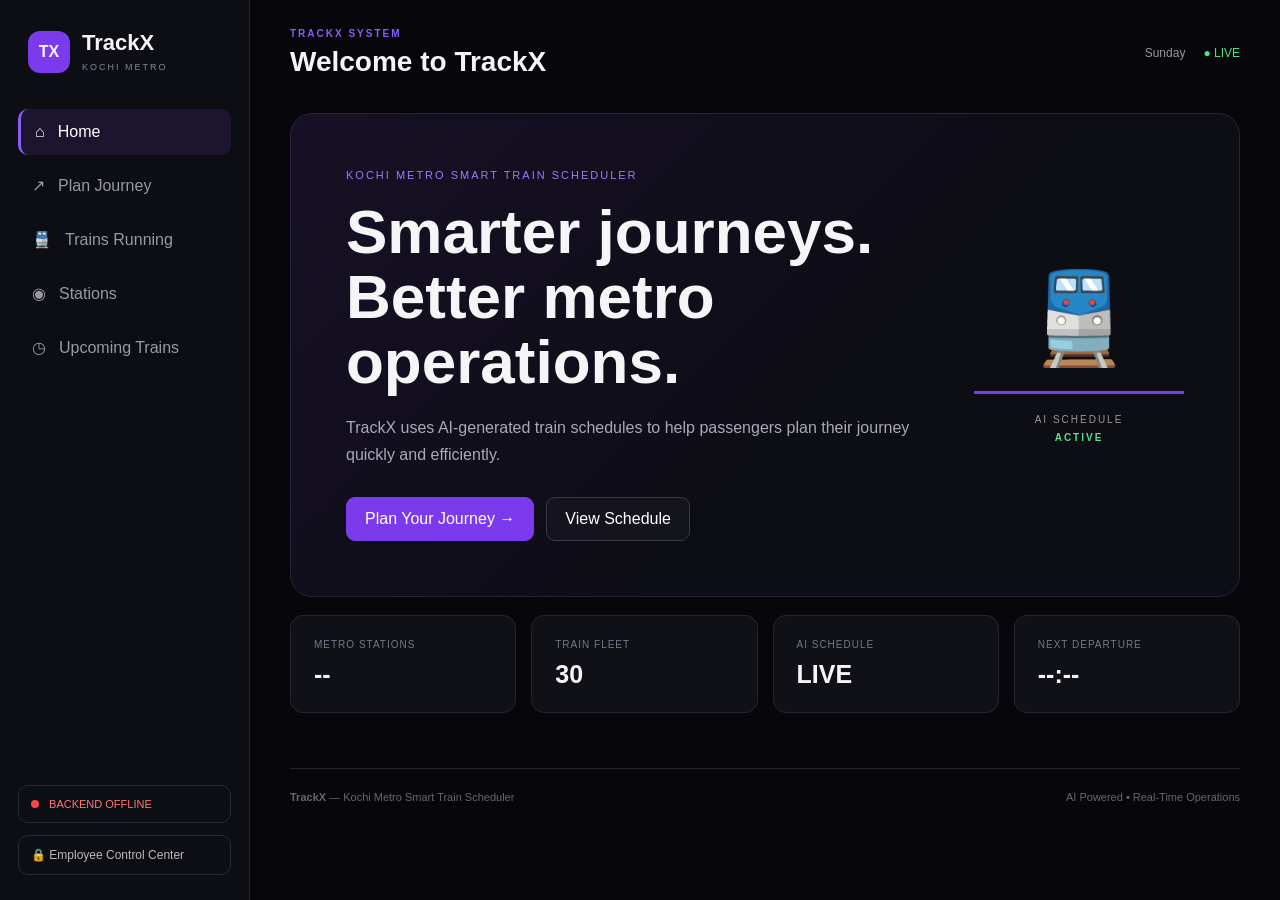
==== docs/index.html @ d1e937a7 "Add GitHub Pages website" ====
<!DOCTYPE html>
<html lang="en">

<head>
    <meta charset="UTF-8">
    <meta name="viewport" content="width=device-width, initial-scale=1.0">

    <title>TrackX — Kochi Metro Smart Scheduler</title>

    <link rel="stylesheet" href="style.css">
</head>

<body>

    <div class="app">

        <!-- SIDEBAR -->
        <aside class="sidebar">

            <div class="logo">
                <div class="logo-mark">TX</div>

                <div>
                    <h2>TrackX</h2>
                    <span>KOCHI METRO</span>
                </div>
            </div>

            <nav>

                <button class="nav-item active"
                        onclick="showSection('home')">
                    <span>⌂</span>
                    Home
                </button>

                <button class="nav-item"
                        onclick="showSection('journey')">
                    <span>↗</span>
                    Plan Journey
                </button>

                <button class="nav-item"
                        onclick="showSection('running')">
                    <span>🚆</span>
                    Trains Running
                </button>

                <button class="nav-item"
                        onclick="showSection('stations')">
                    <span>◉</span>
                    Stations
                </button>

                <button class="nav-item"
                        onclick="showSection('upcoming')">
                    <span>◷</span>
                    Upcoming Trains
                </button>

            </nav>

            <div class="sidebar-bottom">

                <div id="backendStatus"
                     class="backend-status checking">
                    <span class="status-dot"></span>
                    Checking backend...
                </div>

                <a href="employee/index.html"
                   class="employee-link">
                    🔒 Employee Control Center
                </a>

            </div>

        </aside>


        <!-- MAIN -->
        <main class="main">

            <header class="topbar">

                <div>
                    <div class="small-label">TRACKX SYSTEM</div>
                    <h1 id="pageTitle">Welcome to TrackX</h1>
                </div>

                <div class="top-info">
                    <span id="currentDay">Loading...</span>
                    <span>● LIVE</span>
                </div>

            </header>


            <!-- HOME -->
            <section id="home"
                     class="page-section active-section">

                <div class="hero">

                    <div class="hero-content">

                        <div class="eyebrow">
                            KOCHI METRO SMART TRAIN SCHEDULER
                        </div>

                        <h2>
                            Smarter journeys.
                            <br>
                            Better metro operations.
                        </h2>

                        <p>
                            TrackX uses AI-generated train schedules
                            to help passengers plan their journey
                            quickly and efficiently.
                        </p>

                        <div class="hero-buttons">

                            <button onclick="showSection('journey')"
                                    class="primary-btn">
                                Plan Your Journey →
                            </button>

                            <button onclick="showSection('upcoming')"
                                    class="secondary-btn">
                                View Schedule
                            </button>

                        </div>

                    </div>

                    <div class="hero-train">
                        <div class="train-icon">🚆</div>
                        <div class="train-line"></div>
                        <div class="hero-live">
                            AI SCHEDULE
                            <strong>ACTIVE</strong>
                        </div>
                    </div>

                </div>


                <div class="stats-grid">

                    <div class="stat-card">
                        <span>METRO STATIONS</span>
                        <strong id="stationCount">--</strong>
                    </div>

                    <div class="stat-card">
                        <span>TRAIN FLEET</span>
                        <strong id="fleetCount">30</strong>
                    </div>

                    <div class="stat-card">
                        <span>AI SCHEDULE</span>
                        <strong>LIVE</strong>
                    </div>

                    <div class="stat-card">
                        <span>NEXT DEPARTURE</span>
                        <strong id="nextDeparture">--:--</strong>
                    </div>

                </div>

            </section>


            <!-- JOURNEY -->
            <section id="journey"
                     class="page-section">

                <div class="section-heading">
                    <div>
                        <div class="small-label">PASSENGER SERVICE</div>
                        <h2>Plan Your Journey</h2>
                    </div>
                </div>

                <div class="journey-card">

                    <div class="field">

                        <label>FROM</label>

                        <select id="fromStation">
                            <option>
                                Loading stations...
                            </option>
                        </select>

                    </div>

                    <button class="swap-btn"
                            onclick="swapStations()">
                        ⇅
                    </button>

                    <div class="field">

                        <label>TO</label>

                        <select id="toStation">
                            <option>
                                Loading stations...
                            </option>
                        </select>

                    </div>

                    <div class="field">

                        <label>DAY</label>

                        <select id="journeyDay">
                            <option>Monday</option>
                            <option>Tuesday</option>
                            <option>Wednesday</option>
                            <option>Thursday</option>
                            <option>Friday</option>
                            <option>Saturday</option>
                            <option>Sunday</option>
                        </select>

                    </div>

                    <div class="field">

                        <label>TIME</label>

                        <input type="time"
                               id="journeyTime"
                               value="06:00">

                    </div>

                    <button class="primary-btn search-btn"
                            onclick="findTrains()">
                        Find Trains →
                    </button>

                </div>

                <div id="journeyMessage"
                     class="message">
                </div>

                <div id="trainResults"
                     class="results">
                </div>

            </section>


            <!-- RUNNING -->
            <section id="running"
                     class="page-section">

                <div class="section-heading">

                    <div>
                        <div class="small-label">LIVE OPERATIONS</div>
                        <h2>Trains Running</h2>
                    </div>

                    <button class="secondary-btn"
                            onclick="loadRunningTrains()">
                        ↻ Refresh
                    </button>

                </div>

                <div class="count-banner">
                    <span>Currently scheduled</span>
                    <strong id="runningCount">--</strong>
                </div>

                <div id="runningGrid"
                     class="train-grid">
                </div>

            </section>


            <!-- STATIONS -->
            <section id="stations"
                     class="page-section">

                <div class="section-heading">

                    <div>
                        <div class="small-label">KOCHI METRO NETWORK</div>
                        <h2>Metro Stations</h2>
                    </div>

                    <button class="secondary-btn"
                            onclick="loadStations()">
                        ↻ Refresh
                    </button>

                </div>

                <div class="station-summary">
                    <strong id="stationCount">--</strong>
                    <span>Stations connected to TrackX</span>
                </div>

                <div id="stationGrid"
                     class="station-grid">
                </div>

            </section>


            <!-- UPCOMING -->
            <section id="upcoming"
                     class="page-section">

                <div class="section-heading">

                    <div>
                        <div class="small-label">AI GENERATED TIMETABLE</div>
                        <h2>Upcoming Trains</h2>
                    </div>

                    <div class="day-selector">

                        <select id="scheduleDay"
                                onchange="loadUpcomingTrains()">

                            <option>Monday</option>
                            <option>Tuesday</option>
                            <option>Wednesday</option>
                            <option>Thursday</option>
                            <option>Friday</option>
                            <option>Saturday</option>
                            <option>Sunday</option>

                        </select>

                    </div>

                </div>

                <div id="upcomingList"
                     class="schedule-list">

                    <div class="loading">
                        Loading schedule...
                    </div>

                </div>

            </section>


            <footer>

                <div>
                    <strong>TrackX</strong>
                    — Kochi Metro Smart Train Scheduler
                </div>

                <div>
                    AI Powered • Real-Time Operations
                </div>

            </footer>

        </main>

    </div>

    <script src="script.js"></script>

</body>
</html>
---- docs/style.css ----
* {
    box-sizing: border-box;
    margin: 0;
    padding: 0;
}

body {
    font-family: Arial, Helvetica, sans-serif;
    background: #07070b;
    color: #f5f5f7;
}

button,
select,
input {
    font: inherit;
}

button {
    cursor: pointer;
}

.app {
    min-height: 100vh;
    display: flex;
}

/* SIDEBAR */

.sidebar {
    width: 250px;
    min-height: 100vh;
    background: #0d0d14;
    border-right: 1px solid #242432;
    padding: 25px 18px;
    display: flex;
    flex-direction: column;
    position: fixed;
    left: 0;
    top: 0;
    bottom: 0;
}

.logo {
    display: flex;
    align-items: center;
    gap: 12px;
    padding: 5px 10px 35px;
}

.logo-mark {
    width: 42px;
    height: 42px;
    border-radius: 12px;
    display: grid;
    place-items: center;
    background: #7c3aed;
    font-weight: 800;
}

.logo h2 {
    font-size: 22px;
}

.logo span {
    font-size: 9px;
    color: #888899;
    letter-spacing: 2px;
}

nav {
    display: flex;
    flex-direction: column;
    gap: 7px;
}

.nav-item {
    border: 0;
    background: transparent;
    color: #9999a9;
    padding: 14px;
    border-radius: 10px;
    text-align: left;
    display: flex;
    gap: 13px;
    align-items: center;
}

.nav-item:hover,
.nav-item.active {
    background: #1d1530;
    color: white;
}

.nav-item.active {
    border-left: 3px solid #8b5cf6;
}

.sidebar-bottom {
    margin-top: auto;
}

.backend-status {
    padding: 12px;
    border-radius: 10px;
    font-size: 11px;
    margin-bottom: 12px;
    border: 1px solid #272735;
}

.status-dot {
    display: inline-block;
    width: 8px;
    height: 8px;
    border-radius: 50%;
    margin-right: 7px;
    background: #777;
}

.backend-status.online {
    color: #7ff0aa;
}

.backend-status.online .status-dot {
    background: #32d583;
}

.backend-status.offline {
    color: #ff7777;
}

.backend-status.offline .status-dot {
    background: #ff4444;
}

.employee-link {
    display: block;
    text-decoration: none;
    color: #bbb;
    border: 1px solid #292938;
    padding: 12px;
    border-radius: 10px;
    font-size: 12px;
}

.employee-link:hover {
    color: white;
    border-color: #7c3aed;
}

/* MAIN */

.main {
    margin-left: 250px;
    width: calc(100% - 250px);
    padding: 28px 40px;
    min-height: 100vh;
}

.topbar {
    display: flex;
    justify-content: space-between;
    align-items: center;
    margin-bottom: 35px;
}

.small-label {
    color: #8b5cf6;
    font-size: 10px;
    font-weight: bold;
    letter-spacing: 2px;
    margin-bottom: 7px;
}

.topbar h1 {
    font-size: 28px;
}

.top-info {
    display: flex;
    gap: 18px;
    color: #999;
    font-size: 12px;
}

.top-info span:last-child {
    color: #52e08b;
}

/* SECTIONS */

.page-section {
    display: none;
}

.active-section {
    display: block;
}

/* HERO */

.hero {
    min-height: 400px;
    background: linear-gradient(
        135deg,
        #171026,
        #0d0d14 60%
    );
    border: 1px solid #29223d;
    border-radius: 22px;
    padding: 55px;
    display: flex;
    align-items: center;
    justify-content: space-between;
}

.eyebrow {
    color: #9b7bff;
    font-size: 11px;
    letter-spacing: 2px;
    margin-bottom: 18px;
}

.hero h2 {
    font-size: clamp(34px, 5vw, 62px);
    line-height: 1.05;
    margin-bottom: 20px;
}

.hero p {
    max-width: 600px;
    color: #aaa9b8;
    line-height: 1.7;
}

.hero-buttons {
    display: flex;
    gap: 12px;
    margin-top: 28px;
}

.primary-btn,
.secondary-btn {
    border-radius: 9px;
    padding: 12px 18px;
    border: 1px solid #38384a;
    color: white;
}

.primary-btn {
    background: #7c3aed;
    border-color: #7c3aed;
}

.primary-btn:hover {
    background: #8b5cf6;
}

.secondary-btn {
    background: #14141d;
}

.secondary-btn:hover {
    border-color: #7c3aed;
}

.hero-train {
    text-align: center;
    min-width: 210px;
}

.train-icon {
    font-size: 90px;
}

.train-line {
    height: 3px;
    background: #7c3aed;
    margin: 20px 0;
}

.hero-live {
    font-size: 10px;
    color: #999;
    letter-spacing: 2px;
}

.hero-live strong {
    display: block;
    color: #54e38c;
    margin-top: 7px;
}

/* STATS */

.stats-grid {
    display: grid;
    grid-template-columns: repeat(4, 1fr);
    gap: 15px;
    margin-top: 18px;
}

.stat-card {
    background: #101017;
    border: 1px solid #252532;
    padding: 23px;
    border-radius: 13px;
}

.stat-card span {
    display: block;
    color: #777789;
    font-size: 10px;
    letter-spacing: 1px;
    margin-bottom: 10px;
}

.stat-card strong {
    font-size: 25px;
}

/* HEADINGS */

.section-heading {
    display: flex;
    justify-content: space-between;
    align-items: center;
    margin-bottom: 22px;
}

.section-heading h2 {
    font-size: 32px;
}

/* JOURNEY */

.journey-card {
    background: #101017;
    border: 1px solid #282836;
    padding: 25px;
    border-radius: 15px;
    display: grid;
    grid-template-columns: 1fr 45px 1fr 150px 150px auto;
    gap: 12px;
    align-items: end;
}

.field label {
    display: block;
    color: #777789;
    font-size: 10px;
    margin-bottom: 8px;
}

.field select,
.field input,
.day-selector select {
    width: 100%;
    background: #171720;
    color: white;
    border: 1px solid #30303d;
    border-radius: 8px;
    padding: 12px;
    outline: none;
}

.field select:focus,
.field input:focus {
    border-color: #7c3aed;
}

.swap-btn {
    width: 42px;
    height: 42px;
    border: 1px solid #363644;
    background: #171720;
    color: white;
    border-radius: 8px;
}

.search-btn {
    height: 43px;
}

.message {
    min-height: 25px;
    margin: 15px 0;
    font-size: 13px;
}

.message.success {
    color: #55dd8b;
}

.message.error {
    color: #ff6f6f;
}

.results {
    display: flex;
    flex-direction: column;
    gap: 10px;
}

.train-result {
    background: #111119;
    border: 1px solid #292936;
    border-radius: 12px;
    padding: 18px;
    display: grid;
    grid-template-columns: 100px 1fr 150px 100px;
    align-items: center;
    gap: 15px;
}

.result-time {
    font-size: 23px;
    font-weight: bold;
}

.train-name {
    font-weight: bold;
}

.route {
    color: #858594;
    font-size: 12px;
    margin-top: 5px;
}

.active-badge {
    background: #163c29;
    color: #55e38d;
    border-radius: 20px;
    padding: 6px 10px;
    font-size: 9px;
}

/* COUNT */

.count-banner,
.station-summary {
    background: #111119;
    border: 1px solid #292936;
    padding: 18px;
    border-radius: 12px;
    margin-bottom: 18px;
}

.count-banner {
    display: flex;
    justify-content: space-between;
}

.count-banner strong {
    color: #9b7bff;
}

/* TRAIN GRID */

.train-grid {
    display: grid;
    grid-template-columns: repeat(3, 1fr);
    gap: 15px;
}

.train-card {
    background: #111119;
    border: 1px solid #292936;
    border-radius: 13px;
    padding: 20px;
}

.train-card-top {
    display: flex;
    justify-content: space-between;
}

.train-card h3 {
    font-size: 17px;
}

.train-badge {
    font-size: 9px;
    color: #55df8c;
    background: #153424;
    padding: 6px 9px;
    border-radius: 20px;
}

.train-route {
    color: #9999a8;
    margin: 22px 0;
    font-size: 13px;
}

.train-departure {
    border-top: 1px solid #282833;
    padding-top: 15px;
    display: flex;
    justify-content: space-between;
    align-items: center;
}

.train-departure span {
    color: #777;
    font-size: 9px;
}

.train-departure strong {
    font-size: 20px;
}

/* STATIONS */

.station-grid {
    display: grid;
    grid-template-columns: repeat(4, 1fr);
    gap: 12px;
}

.station-card {
    background: #111119;
    border: 1px solid #292936;
    border-radius: 12px;
    padding: 18px;
}

.station-number {
    color: #7d5de7;
    font-size: 9px;
    letter-spacing: 1px;
    margin-bottom: 13px;
}

/* SCHEDULE */

.schedule-list {
    border: 1px solid #292936;
    border-radius: 13px;
    overflow: hidden;
}

.schedule-row {
    display: grid;
    grid-template-columns: 100px 120px 1fr 1fr 100px;
    padding: 15px 18px;
    border-bottom: 1px solid #242430;
    background: #111119;
    align-items: center;
}

.schedule-row:last-child {
    border-bottom: 0;
}

.schedule-time {
    color: #a685ff;
    font-weight: bold;
}

.schedule-train {
    font-weight: bold;
}

.schedule-route {
    color: #9999a8;
    font-size: 12px;
}

.schedule-status {
    color: #54dd8b;
    font-size: 9px;
}

/* STATES */

.loading,
.empty-state {
    padding: 45px;
    text-align: center;
    color: #888897;
    background: #111119;
    border: 1px solid #292936;
    border-radius: 12px;
}

.empty-state h3 {
    color: white;
    margin: 10px 0;
}

.empty-state p {
    font-size: 12px;
}

/* FOOTER */

footer {
    margin-top: 55px;
    padding: 22px 0;
    border-top: 1px solid #252532;
    color: #666674;
    font-size: 11px;
    display: flex;
    justify-content: space-between;
}

/* MOBILE */

@media (max-width: 1100px) {

    .journey-card {
        grid-template-columns: 1fr 1fr;
    }

    .swap-btn {
        display: none;
    }

    .train-grid {
        grid-template-columns: repeat(2, 1fr);
    }

    .station-grid {
        grid-template-columns: repeat(3, 1fr);
    }

}

@media (max-width: 750px) {

    .sidebar {
        width: 100%;
        height: auto;
        min-height: auto;
        position: relative;
    }

    .app {
        display: block;
    }

    .main {
        margin-left: 0;
        width: 100%;
        padding: 20px;
    }

    .sidebar-bottom {
        margin-top: 20px;
    }

    .stats-grid,
    .train-grid,
    .station-grid {
        grid-template-columns: 1fr;
    }

    .hero {
        padding: 30px;
    }

    .hero-train {
        display: none;
    }

    .train-result,
    .schedule-row {
        grid-template-columns: 1fr;
        gap: 8px;
    }

    footer {
        flex-direction: column;
        gap: 10px;
    }

}
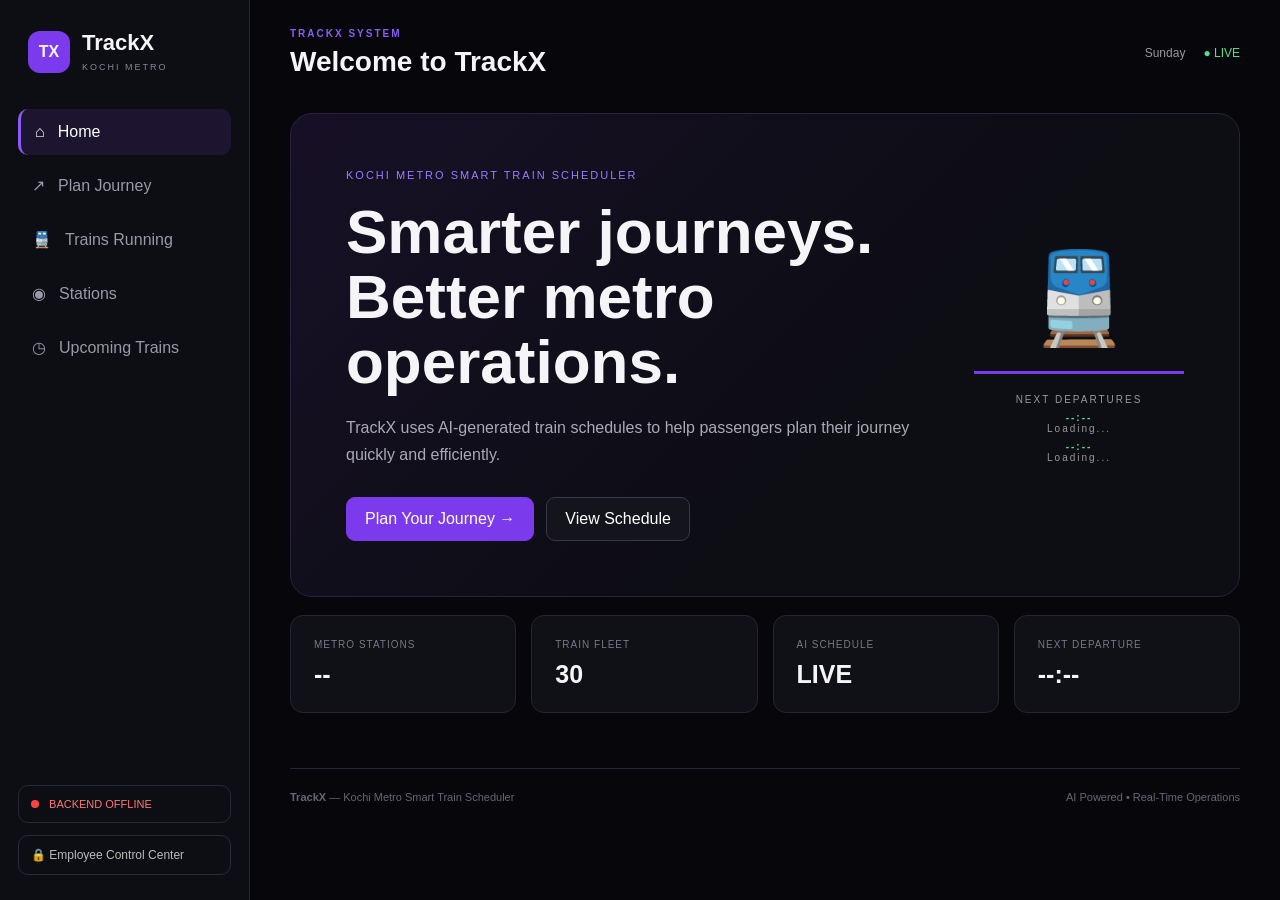
==== commit 287c0738: "Update home page with next two departures" ====
--- a/docs/index.html
+++ b/docs/index.html
@@ -140,9 +140,18 @@
                         <div class="train-icon">🚆</div>
                         <div class="train-line"></div>
                         <div class="hero-live">
-                            AI SCHEDULE
-                            <strong>ACTIVE</strong>
-                        </div>
+    NEXT DEPARTURES
+
+    <div class="hero-departure">
+        <strong id="heroDeparture1">--:--</strong>
+        <span id="heroRoute1">Loading...</span>
+    </div>
+
+    <div class="hero-departure">
+        <strong id="heroDeparture2">--:--</strong>
+        <span id="heroRoute2">Loading...</span>
+    </div>
+</div>
                     </div>
 
                 </div>
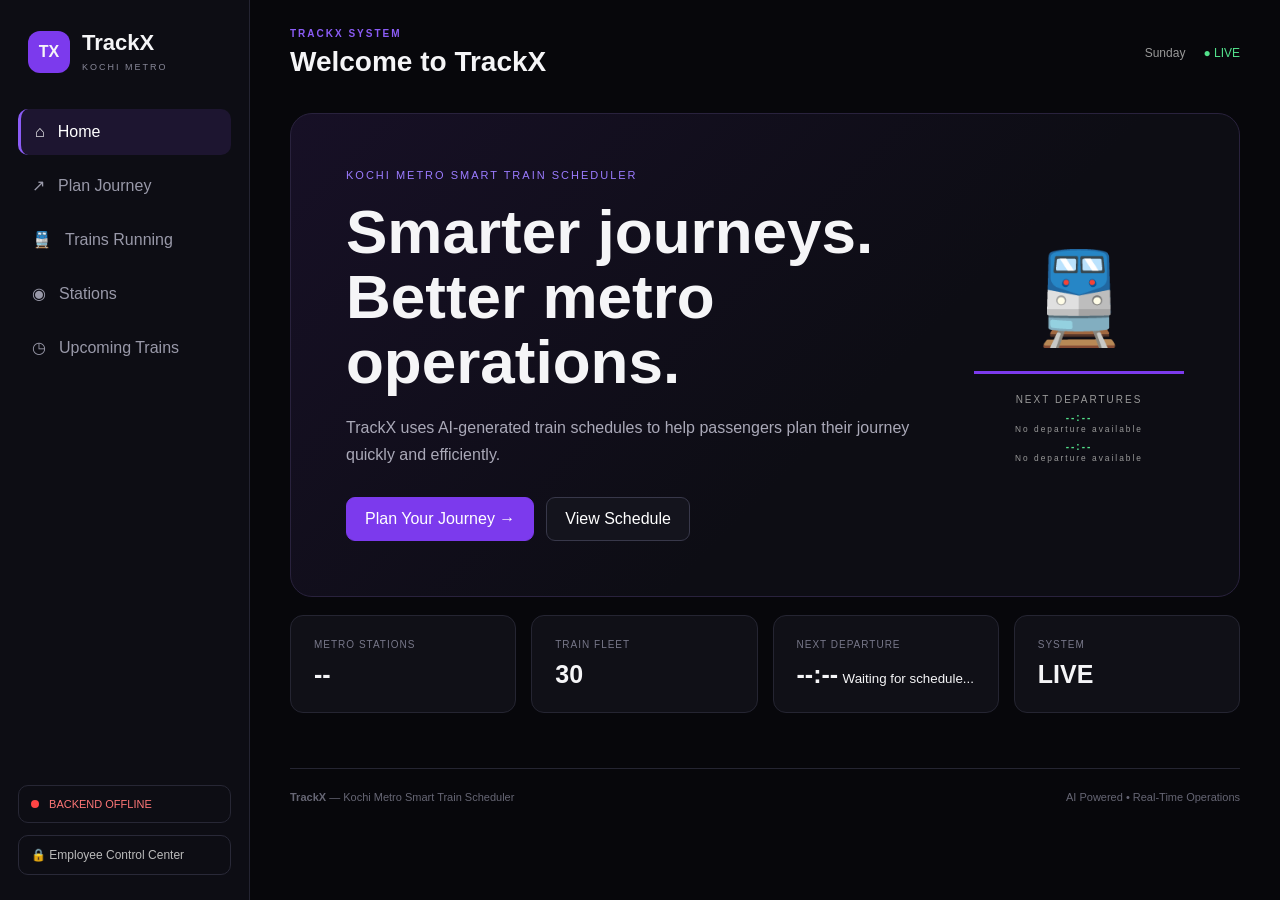
==== commit 313cb81b: "Update TrackX next departures" ====
--- a/docs/index.html
+++ b/docs/index.html
@@ -12,384 +12,570 @@
 
 <body>
 
-    <div class="app">
-
-        <!-- SIDEBAR -->
-        <aside class="sidebar">
-
-            <div class="logo">
-                <div class="logo-mark">TX</div>
+<div class="app">
+
+    <!-- SIDEBAR -->
+    <aside class="sidebar">
+
+        <div class="logo">
+
+            <div class="logo-mark">
+                TX
+            </div>
+
+            <div>
+                <h2>TrackX</h2>
+                <span>KOCHI METRO</span>
+            </div>
+
+        </div>
+
+
+        <nav>
+
+            <button class="nav-item active"
+                    onclick="showSection('home')">
+                <span>⌂</span>
+                Home
+            </button>
+
+            <button class="nav-item"
+                    onclick="showSection('journey')">
+                <span>↗</span>
+                Plan Journey
+            </button>
+
+            <button class="nav-item"
+                    onclick="showSection('running')">
+                <span>🚆</span>
+                Trains Running
+            </button>
+
+            <button class="nav-item"
+                    onclick="showSection('stations')">
+                <span>◉</span>
+                Stations
+            </button>
+
+            <button class="nav-item"
+                    onclick="showSection('upcoming')">
+                <span>◷</span>
+                Upcoming Trains
+            </button>
+
+        </nav>
+
+
+        <div class="sidebar-bottom">
+
+            <div id="backendStatus"
+                 class="backend-status checking">
+
+                <span class="status-dot"></span>
+
+                Checking backend...
+
+            </div>
+
+
+            <a href="employee/index.html"
+               class="employee-link">
+
+                🔒 Employee Control Center
+
+            </a>
+
+        </div>
+
+    </aside>
+
+
+    <!-- MAIN -->
+    <main class="main">
+
+        <header class="topbar">
+
+            <div>
+
+                <div class="small-label">
+                    TRACKX SYSTEM
+                </div>
+
+                <h1 id="pageTitle">
+                    Welcome to TrackX
+                </h1>
+
+            </div>
+
+
+            <div class="top-info">
+
+                <span id="currentDay">
+                    Loading...
+                </span>
+
+                <span>
+                    ● LIVE
+                </span>
+
+            </div>
+
+        </header>
+
+
+        <!-- HOME -->
+        <section id="home"
+                 class="page-section active-section">
+
+            <div class="hero">
+
+                <div class="hero-content">
+
+                    <div class="eyebrow">
+                        KOCHI METRO SMART TRAIN SCHEDULER
+                    </div>
+
+                    <h2>
+                        Smarter journeys.
+                        <br>
+                        Better metro operations.
+                    </h2>
+
+                    <p>
+                        TrackX uses AI-generated train schedules
+                        to help passengers plan their journey
+                        quickly and efficiently.
+                    </p>
+
+
+                    <div class="hero-buttons">
+
+                        <button onclick="showSection('journey')"
+                                class="primary-btn">
+
+                            Plan Your Journey →
+
+                        </button>
+
+
+                        <button onclick="showSection('upcoming')"
+                                class="secondary-btn">
+
+                            View Schedule
+
+                        </button>
+
+                    </div>
+
+                </div>
+
+
+                <div class="hero-train">
+
+                    <div class="train-icon">
+                        🚆
+                    </div>
+
+                    <div class="train-line"></div>
+
+
+                    <!-- NEXT TWO DEPARTURES -->
+
+                    <div class="hero-live">
+
+                        <span>
+                            NEXT DEPARTURES
+                        </span>
+
+                        <div class="hero-departure">
+
+                            <strong id="heroDeparture1">
+                                --:--
+                            </strong>
+
+                            <small id="heroRoute1">
+                                Waiting for schedule...
+                            </small>
+
+                        </div>
+
+
+                        <div class="hero-departure">
+
+                            <strong id="heroDeparture2">
+                                --:--
+                            </strong>
+
+                            <small id="heroRoute2">
+                                Waiting for schedule...
+                            </small>
+
+                        </div>
+
+                    </div>
+
+                </div>
+
+            </div>
+
+
+            <div class="stats-grid">
+
+                <div class="stat-card">
+
+                    <span>
+                        METRO STATIONS
+                    </span>
+
+                    <strong id="stationCount">
+                        --
+                    </strong>
+
+                </div>
+
+
+                <div class="stat-card">
+
+                    <span>
+                        TRAIN FLEET
+                    </span>
+
+                    <strong id="fleetCount">
+                        30
+                    </strong>
+
+                </div>
+
+
+                <div class="stat-card">
+
+                    <span>
+                        NEXT DEPARTURE
+                    </span>
+
+                    <strong id="nextDeparture">
+                        --:--
+                    </strong>
+
+                    <small id="nextDepartureRoute">
+                        Waiting for schedule...
+                    </small>
+
+                </div>
+
+
+                <div class="stat-card">
+
+                    <span>
+                        SYSTEM
+                    </span>
+
+                    <strong>
+                        LIVE
+                    </strong>
+
+                </div>
+
+            </div>
+
+        </section>
+
+
+        <!-- JOURNEY -->
+        <section id="journey"
+                 class="page-section">
+
+            <div class="section-heading">
 
                 <div>
-                    <h2>TrackX</h2>
-                    <span>KOCHI METRO</span>
-                </div>
-            </div>
-
-            <nav>
-
-                <button class="nav-item active"
-                        onclick="showSection('home')">
-                    <span>⌂</span>
-                    Home
+
+                    <div class="small-label">
+                        PASSENGER SERVICE
+                    </div>
+
+                    <h2>
+                        Plan Your Journey
+                    </h2>
+
+                </div>
+
+            </div>
+
+
+            <div class="journey-card">
+
+                <div class="field">
+
+                    <label>
+                        FROM
+                    </label>
+
+                    <select id="fromStation">
+
+                        <option>
+                            Loading stations...
+                        </option>
+
+                    </select>
+
+                </div>
+
+
+                <button class="swap-btn"
+                        onclick="swapStations()">
+
+                    ⇅
+
                 </button>
 
-                <button class="nav-item"
-                        onclick="showSection('journey')">
-                    <span>↗</span>
-                    Plan Journey
+
+                <div class="field">
+
+                    <label>
+                        TO
+                    </label>
+
+                    <select id="toStation">
+
+                        <option>
+                            Loading stations...
+                        </option>
+
+                    </select>
+
+                </div>
+
+
+                <div class="field">
+
+                    <label>
+                        DAY
+                    </label>
+
+                    <select id="journeyDay">
+
+                        <option>Monday</option>
+                        <option>Tuesday</option>
+                        <option>Wednesday</option>
+                        <option>Thursday</option>
+                        <option>Friday</option>
+                        <option>Saturday</option>
+                        <option>Sunday</option>
+
+                    </select>
+
+                </div>
+
+
+                <div class="field">
+
+                    <label>
+                        TIME
+                    </label>
+
+                    <input type="time"
+                           id="journeyTime"
+                           value="06:00">
+
+                </div>
+
+
+                <button class="primary-btn search-btn"
+                        onclick="findTrains()">
+
+                    Find Trains →
+
                 </button>
 
-                <button class="nav-item"
-                        onclick="showSection('running')">
-                    <span>🚆</span>
-                    Trains Running
+            </div>
+
+
+            <div id="journeyMessage"
+                 class="message">
+            </div>
+
+
+            <div id="trainResults"
+                 class="results">
+            </div>
+
+        </section>
+
+
+        <!-- RUNNING -->
+        <section id="running"
+                 class="page-section">
+
+            <div class="section-heading">
+
+                <div>
+
+                    <div class="small-label">
+                        LIVE OPERATIONS
+                    </div>
+
+                    <h2>
+                        Trains Running
+                    </h2>
+
+                </div>
+
+
+                <button class="secondary-btn"
+                        onclick="loadRunningTrains()">
+
+                    ↻ Refresh
+
                 </button>
 
-                <button class="nav-item"
-                        onclick="showSection('stations')">
-                    <span>◉</span>
-                    Stations
+            </div>
+
+
+            <div class="count-banner">
+
+                <span>
+                    Currently scheduled
+                </span>
+
+                <strong id="runningCount">
+                    --
+                </strong>
+
+            </div>
+
+
+            <div id="runningGrid"
+                 class="train-grid">
+            </div>
+
+        </section>
+
+
+        <!-- STATIONS -->
+        <section id="stations"
+                 class="page-section">
+
+            <div class="section-heading">
+
+                <div>
+
+                    <div class="small-label">
+                        KOCHI METRO NETWORK
+                    </div>
+
+                    <h2>
+                        Metro Stations
+                    </h2>
+
+                </div>
+
+
+                <button class="secondary-btn"
+                        onclick="loadStations()">
+
+                    ↻ Refresh
+
                 </button>
 
-                <button class="nav-item"
-                        onclick="showSection('upcoming')">
-                    <span>◷</span>
-                    Upcoming Trains
-                </button>
-
-            </nav>
-
-            <div class="sidebar-bottom">
-
-                <div id="backendStatus"
-                     class="backend-status checking">
-                    <span class="status-dot"></span>
-                    Checking backend...
-                </div>
-
-                <a href="employee/index.html"
-                   class="employee-link">
-                    🔒 Employee Control Center
-                </a>
-
-            </div>
-
-        </aside>
-
-
-        <!-- MAIN -->
-        <main class="main">
-
-            <header class="topbar">
+            </div>
+
+
+            <div class="station-summary">
+
+                <strong id="stationCount">
+                    --
+                </strong>
+
+                <span>
+                    Stations connected to TrackX
+                </span>
+
+            </div>
+
+
+            <div id="stationGrid"
+                 class="station-grid">
+            </div>
+
+        </section>
+
+
+        <!-- UPCOMING -->
+        <section id="upcoming"
+                 class="page-section">
+
+            <div class="section-heading">
 
                 <div>
-                    <div class="small-label">TRACKX SYSTEM</div>
-                    <h1 id="pageTitle">Welcome to TrackX</h1>
-                </div>
-
-                <div class="top-info">
-                    <span id="currentDay">Loading...</span>
-                    <span>● LIVE</span>
-                </div>
-
-            </header>
-
-
-            <!-- HOME -->
-            <section id="home"
-                     class="page-section active-section">
-
-                <div class="hero">
-
-                    <div class="hero-content">
-
-                        <div class="eyebrow">
-                            KOCHI METRO SMART TRAIN SCHEDULER
-                        </div>
-
-                        <h2>
-                            Smarter journeys.
-                            <br>
-                            Better metro operations.
-                        </h2>
-
-                        <p>
-                            TrackX uses AI-generated train schedules
-                            to help passengers plan their journey
-                            quickly and efficiently.
-                        </p>
-
-                        <div class="hero-buttons">
-
-                            <button onclick="showSection('journey')"
-                                    class="primary-btn">
-                                Plan Your Journey →
-                            </button>
-
-                            <button onclick="showSection('upcoming')"
-                                    class="secondary-btn">
-                                View Schedule
-                            </button>
-
-                        </div>
-
-                    </div>
-
-                    <div class="hero-train">
-                        <div class="train-icon">🚆</div>
-                        <div class="train-line"></div>
-                        <div class="hero-live">
-    NEXT DEPARTURES
-
-    <div class="hero-departure">
-        <strong id="heroDeparture1">--:--</strong>
-        <span id="heroRoute1">Loading...</span>
-    </div>
-
-    <div class="hero-departure">
-        <strong id="heroDeparture2">--:--</strong>
-        <span id="heroRoute2">Loading...</span>
-    </div>
+
+                    <div class="small-label">
+                        AI GENERATED TIMETABLE
+                    </div>
+
+                    <h2>
+                        Upcoming Trains
+                    </h2>
+
+                </div>
+
+
+                <div class="day-selector">
+
+                    <select id="scheduleDay"
+                            onchange="loadUpcomingTrains()">
+
+                        <option>Monday</option>
+                        <option>Tuesday</option>
+                        <option>Wednesday</option>
+                        <option>Thursday</option>
+                        <option>Friday</option>
+                        <option>Saturday</option>
+                        <option>Sunday</option>
+
+                    </select>
+
+                </div>
+
+            </div>
+
+
+            <div id="upcomingList"
+                 class="schedule-list">
+
+                <div class="loading">
+                    Loading schedule...
+                </div>
+
+            </div>
+
+        </section>
+
+
+        <footer>
+
+            <div>
+
+                <strong>
+                    TrackX
+                </strong>
+
+                — Kochi Metro Smart Train Scheduler
+
+            </div>
+
+
+            <div>
+                AI Powered • Real-Time Operations
+            </div>
+
+        </footer>
+
+    </main>
+
 </div>
-                    </div>
-
-                </div>
-
-
-                <div class="stats-grid">
-
-                    <div class="stat-card">
-                        <span>METRO STATIONS</span>
-                        <strong id="stationCount">--</strong>
-                    </div>
-
-                    <div class="stat-card">
-                        <span>TRAIN FLEET</span>
-                        <strong id="fleetCount">30</strong>
-                    </div>
-
-                    <div class="stat-card">
-                        <span>AI SCHEDULE</span>
-                        <strong>LIVE</strong>
-                    </div>
-
-                    <div class="stat-card">
-                        <span>NEXT DEPARTURE</span>
-                        <strong id="nextDeparture">--:--</strong>
-                    </div>
-
-                </div>
-
-            </section>
-
-
-            <!-- JOURNEY -->
-            <section id="journey"
-                     class="page-section">
-
-                <div class="section-heading">
-                    <div>
-                        <div class="small-label">PASSENGER SERVICE</div>
-                        <h2>Plan Your Journey</h2>
-                    </div>
-                </div>
-
-                <div class="journey-card">
-
-                    <div class="field">
-
-                        <label>FROM</label>
-
-                        <select id="fromStation">
-                            <option>
-                                Loading stations...
-                            </option>
-                        </select>
-
-                    </div>
-
-                    <button class="swap-btn"
-                            onclick="swapStations()">
-                        ⇅
-                    </button>
-
-                    <div class="field">
-
-                        <label>TO</label>
-
-                        <select id="toStation">
-                            <option>
-                                Loading stations...
-                            </option>
-                        </select>
-
-                    </div>
-
-                    <div class="field">
-
-                        <label>DAY</label>
-
-                        <select id="journeyDay">
-                            <option>Monday</option>
-                            <option>Tuesday</option>
-                            <option>Wednesday</option>
-                            <option>Thursday</option>
-                            <option>Friday</option>
-                            <option>Saturday</option>
-                            <option>Sunday</option>
-                        </select>
-
-                    </div>
-
-                    <div class="field">
-
-                        <label>TIME</label>
-
-                        <input type="time"
-                               id="journeyTime"
-                               value="06:00">
-
-                    </div>
-
-                    <button class="primary-btn search-btn"
-                            onclick="findTrains()">
-                        Find Trains →
-                    </button>
-
-                </div>
-
-                <div id="journeyMessage"
-                     class="message">
-                </div>
-
-                <div id="trainResults"
-                     class="results">
-                </div>
-
-            </section>
-
-
-            <!-- RUNNING -->
-            <section id="running"
-                     class="page-section">
-
-                <div class="section-heading">
-
-                    <div>
-                        <div class="small-label">LIVE OPERATIONS</div>
-                        <h2>Trains Running</h2>
-                    </div>
-
-                    <button class="secondary-btn"
-                            onclick="loadRunningTrains()">
-                        ↻ Refresh
-                    </button>
-
-                </div>
-
-                <div class="count-banner">
-                    <span>Currently scheduled</span>
-                    <strong id="runningCount">--</strong>
-                </div>
-
-                <div id="runningGrid"
-                     class="train-grid">
-                </div>
-
-            </section>
-
-
-            <!-- STATIONS -->
-            <section id="stations"
-                     class="page-section">
-
-                <div class="section-heading">
-
-                    <div>
-                        <div class="small-label">KOCHI METRO NETWORK</div>
-                        <h2>Metro Stations</h2>
-                    </div>
-
-                    <button class="secondary-btn"
-                            onclick="loadStations()">
-                        ↻ Refresh
-                    </button>
-
-                </div>
-
-                <div class="station-summary">
-                    <strong id="stationCount">--</strong>
-                    <span>Stations connected to TrackX</span>
-                </div>
-
-                <div id="stationGrid"
-                     class="station-grid">
-                </div>
-
-            </section>
-
-
-            <!-- UPCOMING -->
-            <section id="upcoming"
-                     class="page-section">
-
-                <div class="section-heading">
-
-                    <div>
-                        <div class="small-label">AI GENERATED TIMETABLE</div>
-                        <h2>Upcoming Trains</h2>
-                    </div>
-
-                    <div class="day-selector">
-
-                        <select id="scheduleDay"
-                                onchange="loadUpcomingTrains()">
-
-                            <option>Monday</option>
-                            <option>Tuesday</option>
-                            <option>Wednesday</option>
-                            <option>Thursday</option>
-                            <option>Friday</option>
-                            <option>Saturday</option>
-                            <option>Sunday</option>
-
-                        </select>
-
-                    </div>
-
-                </div>
-
-                <div id="upcomingList"
-                     class="schedule-list">
-
-                    <div class="loading">
-                        Loading schedule...
-                    </div>
-
-                </div>
-
-            </section>
-
-
-            <footer>
-
-                <div>
-                    <strong>TrackX</strong>
-                    — Kochi Metro Smart Train Scheduler
-                </div>
-
-                <div>
-                    AI Powered • Real-Time Operations
-                </div>
-
-            </footer>
-
-        </main>
-
-    </div>
-
-    <script src="script.js"></script>
+
+
+<script src="script.js"></script>
 
 </body>
 </html>
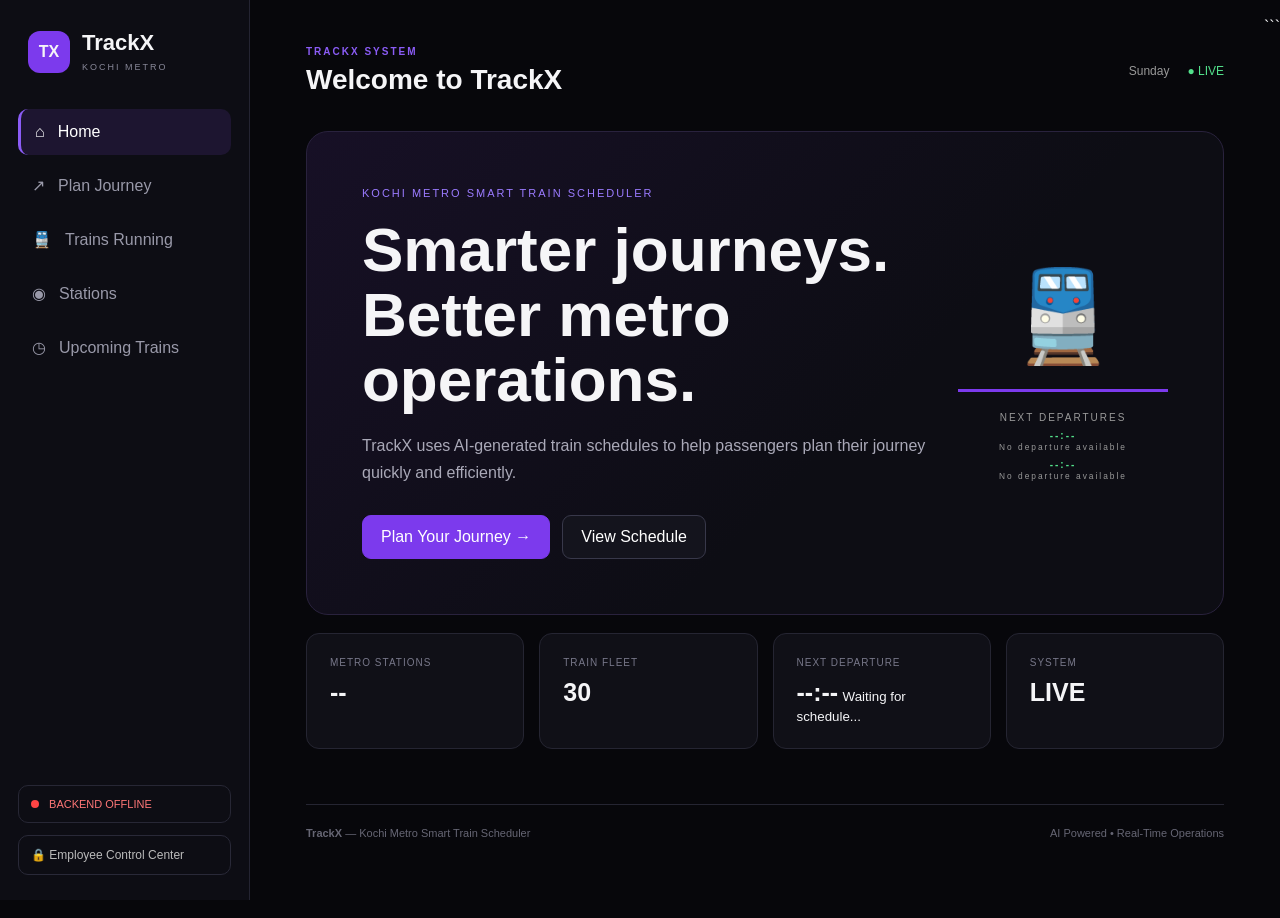
==== commit 2531db6d: "Update TrackX train schedules and running directions" ====
--- a/docs/index.html
+++ b/docs/index.html
@@ -1,581 +1,575 @@
 <!DOCTYPE html>
+
 <html lang="en">
 
 <head>
     <meta charset="UTF-8">
     <meta name="viewport" content="width=device-width, initial-scale=1.0">
 
-    <title>TrackX — Kochi Metro Smart Scheduler</title>
-
-    <link rel="stylesheet" href="style.css">
+```
+<title>TrackX — Kochi Metro Smart Scheduler</title>
+
+<link rel="stylesheet" href="style.css">
+```
+
 </head>
 
 <body>
 
 <div class="app">
 
-    <!-- SIDEBAR -->
-    <aside class="sidebar">
-
-        <div class="logo">
-
-            <div class="logo-mark">
-                TX
-            </div>
-
-            <div>
-                <h2>TrackX</h2>
-                <span>KOCHI METRO</span>
-            </div>
-
-        </div>
-
-
-        <nav>
-
-            <button class="nav-item active"
-                    onclick="showSection('home')">
-                <span>⌂</span>
-                Home
-            </button>
-
-            <button class="nav-item"
-                    onclick="showSection('journey')">
-                <span>↗</span>
-                Plan Journey
-            </button>
-
-            <button class="nav-item"
-                    onclick="showSection('running')">
-                <span>🚆</span>
-                Trains Running
-            </button>
-
-            <button class="nav-item"
-                    onclick="showSection('stations')">
-                <span>◉</span>
-                Stations
-            </button>
-
-            <button class="nav-item"
-                    onclick="showSection('upcoming')">
-                <span>◷</span>
-                Upcoming Trains
-            </button>
-
-        </nav>
-
-
-        <div class="sidebar-bottom">
-
-            <div id="backendStatus"
-                 class="backend-status checking">
-
-                <span class="status-dot"></span>
-
-                Checking backend...
-
-            </div>
-
-
-            <a href="employee/index.html"
-               class="employee-link">
-
-                🔒 Employee Control Center
-
-            </a>
-
-        </div>
-
-    </aside>
-
-
-    <!-- MAIN -->
-    <main class="main">
-
-        <header class="topbar">
-
-            <div>
-
-                <div class="small-label">
-                    TRACKX SYSTEM
-                </div>
-
-                <h1 id="pageTitle">
-                    Welcome to TrackX
-                </h1>
-
-            </div>
-
-
-            <div class="top-info">
-
-                <span id="currentDay">
-                    Loading...
+```
+<!-- SIDEBAR -->
+<aside class="sidebar">
+
+    <div class="logo">
+
+        <div class="logo-mark">
+            TX
+        </div>
+
+        <div>
+            <h2>TrackX</h2>
+            <span>KOCHI METRO</span>
+        </div>
+
+    </div>
+
+
+    <nav>
+
+        <button class="nav-item active"
+                onclick="showSection('home')">
+            <span>⌂</span>
+            Home
+        </button>
+
+        <button class="nav-item"
+                onclick="showSection('journey')">
+            <span>↗</span>
+            Plan Journey
+        </button>
+
+        <button class="nav-item"
+                onclick="showSection('running')">
+            <span>🚆</span>
+            Trains Running
+        </button>
+
+        <button class="nav-item"
+                onclick="showSection('stations')">
+            <span>◉</span>
+            Stations
+        </button>
+
+        <button class="nav-item"
+                onclick="showSection('upcoming')">
+            <span>◷</span>
+            Upcoming Trains
+        </button>
+
+    </nav>
+
+
+    <div class="sidebar-bottom">
+
+        <div id="backendStatus"
+             class="backend-status checking">
+
+            <span class="status-dot"></span>
+
+            Checking backend...
+
+        </div>
+
+
+        <a href="employee/index.html"
+           class="employee-link">
+
+            🔒 Employee Control Center
+
+        </a>
+
+    </div>
+
+</aside>
+
+
+<!-- MAIN -->
+<main class="main">
+
+    <header class="topbar">
+
+        <div>
+
+            <div class="small-label">
+                TRACKX SYSTEM
+            </div>
+
+            <h1 id="pageTitle">
+                Welcome to TrackX
+            </h1>
+
+        </div>
+
+
+        <div class="top-info">
+
+            <span id="currentDay">
+                Loading...
+            </span>
+
+            <span>
+                ● LIVE
+            </span>
+
+        </div>
+
+    </header>
+
+
+    <!-- HOME -->
+    <section id="home"
+             class="page-section active-section">
+
+        <div class="hero">
+
+            <div class="hero-content">
+
+                <div class="eyebrow">
+                    KOCHI METRO SMART TRAIN SCHEDULER
+                </div>
+
+                <h2>
+                    Smarter journeys.
+                    <br>
+                    Better metro operations.
+                </h2>
+
+                <p>
+                    TrackX uses AI-generated train schedules
+                    to help passengers plan their journey
+                    quickly and efficiently.
+                </p>
+
+
+                <div class="hero-buttons">
+
+                    <button onclick="showSection('journey')"
+                            class="primary-btn">
+
+                        Plan Your Journey →
+
+                    </button>
+
+
+                    <button onclick="showSection('upcoming')"
+                            class="secondary-btn">
+
+                        View Schedule
+
+                    </button>
+
+                </div>
+
+            </div>
+
+
+            <div class="hero-train">
+
+                <div class="train-icon">
+                    🚆
+                </div>
+
+                <div class="train-line"></div>
+
+
+                <!-- NEXT TWO DEPARTURES -->
+
+                <div class="hero-live">
+
+                    <span>
+                        NEXT DEPARTURES
+                    </span>
+
+                    <div class="hero-departure">
+
+                        <strong id="heroDeparture1">
+                            --:--
+                        </strong>
+
+                        <small id="heroRoute1">
+                            Waiting for schedule...
+                        </small>
+
+                    </div>
+
+
+                    <div class="hero-departure">
+
+                        <strong id="heroDeparture2">
+                            --:--
+                        </strong>
+
+                        <small id="heroRoute2">
+                            Waiting for schedule...
+                        </small>
+
+                    </div>
+
+                </div>
+
+            </div>
+
+        </div>
+
+
+        <div class="stats-grid">
+
+            <div class="stat-card">
+
+                <span>
+                    METRO STATIONS
                 </span>
-
-                <span>
-                    ● LIVE
-                </span>
-
-            </div>
-
-        </header>
-
-
-        <!-- HOME -->
-        <section id="home"
-                 class="page-section active-section">
-
-            <div class="hero">
-
-                <div class="hero-content">
-
-                    <div class="eyebrow">
-                        KOCHI METRO SMART TRAIN SCHEDULER
-                    </div>
-
-                    <h2>
-                        Smarter journeys.
-                        <br>
-                        Better metro operations.
-                    </h2>
-
-                    <p>
-                        TrackX uses AI-generated train schedules
-                        to help passengers plan their journey
-                        quickly and efficiently.
-                    </p>
-
-
-                    <div class="hero-buttons">
-
-                        <button onclick="showSection('journey')"
-                                class="primary-btn">
-
-                            Plan Your Journey →
-
-                        </button>
-
-
-                        <button onclick="showSection('upcoming')"
-                                class="secondary-btn">
-
-                            View Schedule
-
-                        </button>
-
-                    </div>
-
-                </div>
-
-
-                <div class="hero-train">
-
-                    <div class="train-icon">
-                        🚆
-                    </div>
-
-                    <div class="train-line"></div>
-
-
-                    <!-- NEXT TWO DEPARTURES -->
-
-                    <div class="hero-live">
-
-                        <span>
-                            NEXT DEPARTURES
-                        </span>
-
-                        <div class="hero-departure">
-
-                            <strong id="heroDeparture1">
-                                --:--
-                            </strong>
-
-                            <small id="heroRoute1">
-                                Waiting for schedule...
-                            </small>
-
-                        </div>
-
-
-                        <div class="hero-departure">
-
-                            <strong id="heroDeparture2">
-                                --:--
-                            </strong>
-
-                            <small id="heroRoute2">
-                                Waiting for schedule...
-                            </small>
-
-                        </div>
-
-                    </div>
-
-                </div>
-
-            </div>
-
-
-            <div class="stats-grid">
-
-                <div class="stat-card">
-
-                    <span>
-                        METRO STATIONS
-                    </span>
-
-                    <strong id="stationCount">
-                        --
-                    </strong>
-
-                </div>
-
-
-                <div class="stat-card">
-
-                    <span>
-                        TRAIN FLEET
-                    </span>
-
-                    <strong id="fleetCount">
-                        30
-                    </strong>
-
-                </div>
-
-
-                <div class="stat-card">
-
-                    <span>
-                        NEXT DEPARTURE
-                    </span>
-
-                    <strong id="nextDeparture">
-                        --:--
-                    </strong>
-
-                    <small id="nextDepartureRoute">
-                        Waiting for schedule...
-                    </small>
-
-                </div>
-
-
-                <div class="stat-card">
-
-                    <span>
-                        SYSTEM
-                    </span>
-
-                    <strong>
-                        LIVE
-                    </strong>
-
-                </div>
-
-            </div>
-
-        </section>
-
-
-        <!-- JOURNEY -->
-        <section id="journey"
-                 class="page-section">
-
-            <div class="section-heading">
-
-                <div>
-
-                    <div class="small-label">
-                        PASSENGER SERVICE
-                    </div>
-
-                    <h2>
-                        Plan Your Journey
-                    </h2>
-
-                </div>
-
-            </div>
-
-
-            <div class="journey-card">
-
-                <div class="field">
-
-                    <label>
-                        FROM
-                    </label>
-
-                    <select id="fromStation">
-
-                        <option>
-                            Loading stations...
-                        </option>
-
-                    </select>
-
-                </div>
-
-
-                <button class="swap-btn"
-                        onclick="swapStations()">
-
-                    ⇅
-
-                </button>
-
-
-                <div class="field">
-
-                    <label>
-                        TO
-                    </label>
-
-                    <select id="toStation">
-
-                        <option>
-                            Loading stations...
-                        </option>
-
-                    </select>
-
-                </div>
-
-
-                <div class="field">
-
-                    <label>
-                        DAY
-                    </label>
-
-                    <select id="journeyDay">
-
-                        <option>Monday</option>
-                        <option>Tuesday</option>
-                        <option>Wednesday</option>
-                        <option>Thursday</option>
-                        <option>Friday</option>
-                        <option>Saturday</option>
-                        <option>Sunday</option>
-
-                    </select>
-
-                </div>
-
-
-                <div class="field">
-
-                    <label>
-                        TIME
-                    </label>
-
-                    <input type="time"
-                           id="journeyTime"
-                           value="06:00">
-
-                </div>
-
-
-                <button class="primary-btn search-btn"
-                        onclick="findTrains()">
-
-                    Find Trains →
-
-                </button>
-
-            </div>
-
-
-            <div id="journeyMessage"
-                 class="message">
-            </div>
-
-
-            <div id="trainResults"
-                 class="results">
-            </div>
-
-        </section>
-
-
-        <!-- RUNNING -->
-        <section id="running"
-                 class="page-section">
-
-            <div class="section-heading">
-
-                <div>
-
-                    <div class="small-label">
-                        LIVE OPERATIONS
-                    </div>
-
-                    <h2>
-                        Trains Running
-                    </h2>
-
-                </div>
-
-
-                <button class="secondary-btn"
-                        onclick="loadRunningTrains()">
-
-                    ↻ Refresh
-
-                </button>
-
-            </div>
-
-
-            <div class="count-banner">
-
-                <span>
-                    Currently scheduled
-                </span>
-
-                <strong id="runningCount">
-                    --
-                </strong>
-
-            </div>
-
-
-            <div id="runningGrid"
-                 class="train-grid">
-            </div>
-
-        </section>
-
-
-        <!-- STATIONS -->
-        <section id="stations"
-                 class="page-section">
-
-            <div class="section-heading">
-
-                <div>
-
-                    <div class="small-label">
-                        KOCHI METRO NETWORK
-                    </div>
-
-                    <h2>
-                        Metro Stations
-                    </h2>
-
-                </div>
-
-
-                <button class="secondary-btn"
-                        onclick="loadStations()">
-
-                    ↻ Refresh
-
-                </button>
-
-            </div>
-
-
-            <div class="station-summary">
 
                 <strong id="stationCount">
                     --
                 </strong>
 
+            </div>
+
+
+            <div class="stat-card">
+
                 <span>
-                    Stations connected to TrackX
+                    TRAIN FLEET
                 </span>
 
-            </div>
-
-
-            <div id="stationGrid"
-                 class="station-grid">
-            </div>
-
-        </section>
-
-
-        <!-- UPCOMING -->
-        <section id="upcoming"
-                 class="page-section">
-
-            <div class="section-heading">
-
-                <div>
-
-                    <div class="small-label">
-                        AI GENERATED TIMETABLE
-                    </div>
-
-                    <h2>
-                        Upcoming Trains
-                    </h2>
-
-                </div>
-
-
-                <div class="day-selector">
-
-                    <select id="scheduleDay"
-                            onchange="loadUpcomingTrains()">
-
-                        <option>Monday</option>
-                        <option>Tuesday</option>
-                        <option>Wednesday</option>
-                        <option>Thursday</option>
-                        <option>Friday</option>
-                        <option>Saturday</option>
-                        <option>Sunday</option>
-
-                    </select>
-
-                </div>
-
-            </div>
-
-
-            <div id="upcomingList"
-                 class="schedule-list">
-
-                <div class="loading">
-                    Loading schedule...
-                </div>
-
-            </div>
-
-        </section>
-
-
-        <footer>
+                <strong id="fleetCount">
+                    30
+                </strong>
+
+            </div>
+
+
+            <div class="stat-card">
+
+                <span>
+                    NEXT DEPARTURE
+                </span>
+
+                <strong id="nextDeparture">
+                    --:--
+                </strong>
+
+                <small id="nextDepartureRoute">
+                    Waiting for schedule...
+                </small>
+
+            </div>
+
+
+            <div class="stat-card">
+
+                <span>
+                    SYSTEM
+                </span>
+
+                <strong>
+                    LIVE
+                </strong>
+
+            </div>
+
+        </div>
+
+    </section>
+
+
+    <!-- JOURNEY -->
+    <section id="journey"
+             class="page-section">
+
+        <div class="section-heading">
 
             <div>
 
-                <strong>
-                    TrackX
-                </strong>
-
-                — Kochi Metro Smart Train Scheduler
-
-            </div>
-
+                <div class="small-label">
+                    PASSENGER SERVICE
+                </div>
+
+                <h2>
+                    Plan Your Journey
+                </h2>
+
+            </div>
+
+        </div>
+
+
+        <div class="journey-card">
+
+            <div class="field">
+
+                <label>
+                    FROM
+                </label>
+
+                <select id="fromStation">
+
+                    <option>
+                        Loading stations...
+                    </option>
+
+                </select>
+
+            </div>
+
+
+            <button class="swap-btn"
+                    onclick="swapStations()">
+
+                ⇅
+
+            </button>
+
+
+            <div class="field">
+
+                <label>
+                    TO
+                </label>
+
+                <select id="toStation">
+
+                    <option>
+                        Loading stations...
+                    </option>
+
+                </select>
+
+            </div>
+
+
+            <div class="field">
+
+                <label>
+                    DAY
+                </label>
+
+                <select id="journeyDay">
+
+                    <option>Monday</option>
+                    <option>Tuesday</option>
+                    <option>Wednesday</option>
+                    <option>Thursday</option>
+                    <option>Friday</option>
+                    <option>Saturday</option>
+                    <option>Sunday</option>
+
+                </select>
+
+            </div>
+
+
+            <div class="field">
+
+                <label>
+                    TIME
+                </label>
+
+                <input type="time"
+                       id="journeyTime"
+                       value="06:00">
+
+            </div>
+
+
+            <button class="primary-btn search-btn"
+                    onclick="findTrains()">
+
+                Find Trains →
+
+            </button>
+
+        </div>
+
+
+        <div id="journeyMessage"
+             class="message">
+        </div>
+
+
+        <div id="trainResults"
+             class="results">
+        </div>
+
+    </section>
+
+
+    <!-- =====================================================
+         RUNNING
+    ====================================================== -->
+
+    <section id="running"
+             class="page-section">
+
+        <div class="section-heading">
 
             <div>
-                AI Powered • Real-Time Operations
-            </div>
-
-        </footer>
-
-    </main>
+
+                <div class="small-label">
+                    LIVE OPERATIONS
+                </div>
+
+                <h2>
+                    Trains Running
+                </h2>
+
+            </div>
+
+
+            <button class="secondary-btn"
+                    onclick="loadRunningTrains()">
+
+                ↻ Refresh
+
+            </button>
+
+        </div>
+
+
+        <!-- DIRECTION SELECTOR -->
+
+        <div class="direction-selector">
+
+            <button
+                id="outboundRunningBtn"
+                class="direction-btn active"
+                onclick="setRunningDirection('ALUVA_TO_TRIPUNITHURA')">
+
+                Aluva → Tripunithura
+
+            </button>
+
+
+            <button
+                id="returnRunningBtn"
+                class="direction-btn"
+                onclick="setRunningDirection('TRIPUNITHURA_TO_ALUVA')">
+
+                Tripunithura → Aluva
+
+            </button>
+
+        </div>
+
+
+        <!-- RUNNING TRAIN COUNT -->
+
+        <div class="count-banner">
+
+            <span>
+                Currently scheduled
+            </span>
+
+            <strong id="runningCount">
+                --
+            </strong>
+
+        </div>
+
+
+        <!-- RUNNING TRAIN GRID -->
+
+        <div id="runningGrid"
+             class="train-grid">
+
+            <div class="loading">
+                Loading running trains...
+            </div>
+
+        </div>
+
+    </section>
+
+
+    <!-- UPCOMING -->
+    <section id="upcoming"
+             class="page-section">
+
+        <div class="section-heading">
+
+            <div>
+
+                <div class="small-label">
+                    AI GENERATED TIMETABLE
+                </div>
+
+                <h2>
+                    Upcoming Trains
+                </h2>
+
+            </div>
+
+
+            <div class="day-selector">
+
+                <select id="scheduleDay"
+                        onchange="loadUpcomingTrains()">
+
+                    <option>Monday</option>
+                    <option>Tuesday</option>
+                    <option>Wednesday</option>
+                    <option>Thursday</option>
+                    <option>Friday</option>
+                    <option>Saturday</option>
+                    <option>Sunday</option>
+
+                </select>
+
+            </div>
+
+        </div>
+
+
+        <div id="upcomingList"
+             class="schedule-list">
+
+            <div class="loading">
+                Loading schedule...
+            </div>
+
+        </div>
+
+    </section>
+
+
+    <footer>
+
+        <div>
+
+            <strong>
+                TrackX
+            </strong>
+
+            — Kochi Metro Smart Train Scheduler
+
+        </div>
+
+
+        <div>
+            AI Powered • Real-Time Operations
+        </div>
+
+    </footer>
+
+</main>
+```
 
 </div>
 
-
 <script src="script.js"></script>
 
 </body>
-</html>+</html>
--- a/docs/style.css
+++ b/docs/style.css
@@ -487,6 +487,59 @@
     padding: 6px 9px;
     border-radius: 20px;
 }
+/* ============================================================
+   RUNNING TRAIN STATUS
+   ============================================================ */
+
+.train-badge.upcoming {
+    color: #a685ff;
+    background: #21183a;
+    border: 1px solid #5b3ca8;
+}
+
+.train-badge.active {
+    color: #55df8c;
+    background: #153424;
+    border: 1px solid #286b45;
+}
+
+.train-badge.completed {
+    color: #9999a8;
+    background: #24242d;
+    border: 1px solid #3a3a46;
+}
+
+
+/* ============================================================
+   RUNNING DIRECTION SELECTOR
+   ============================================================ */
+
+.direction-selector {
+    display: flex;
+    gap: 10px;
+    margin-bottom: 18px;
+}
+
+.direction-btn {
+    padding: 12px 18px;
+    border-radius: 9px;
+    border: 1px solid #30303d;
+    background: #14141d;
+    color: #9999a9;
+    font-size: 12px;
+    transition: 0.2s ease;
+}
+
+.direction-btn:hover {
+    border-color: #7c3aed;
+    color: white;
+}
+
+.direction-btn.active {
+    background: #7c3aed;
+    border-color: #7c3aed;
+    color: white;
+}
 
 .train-route {
     color: #9999a8;
@@ -676,4 +729,24 @@
         gap: 10px;
     }
 
+}
+/* TRAIN FLEET */
+
+.train-fleet {
+    margin-top: 12px;
+    padding-top: 12px;
+    border-top: 1px solid #282833;
+    display: flex;
+    justify-content: space-between;
+    align-items: center;
+}
+
+.train-fleet span {
+    color: #777;
+    font-size: 9px;
+}
+
+.train-fleet strong {
+    color: #aaa9b8;
+    font-size: 12px;
 }
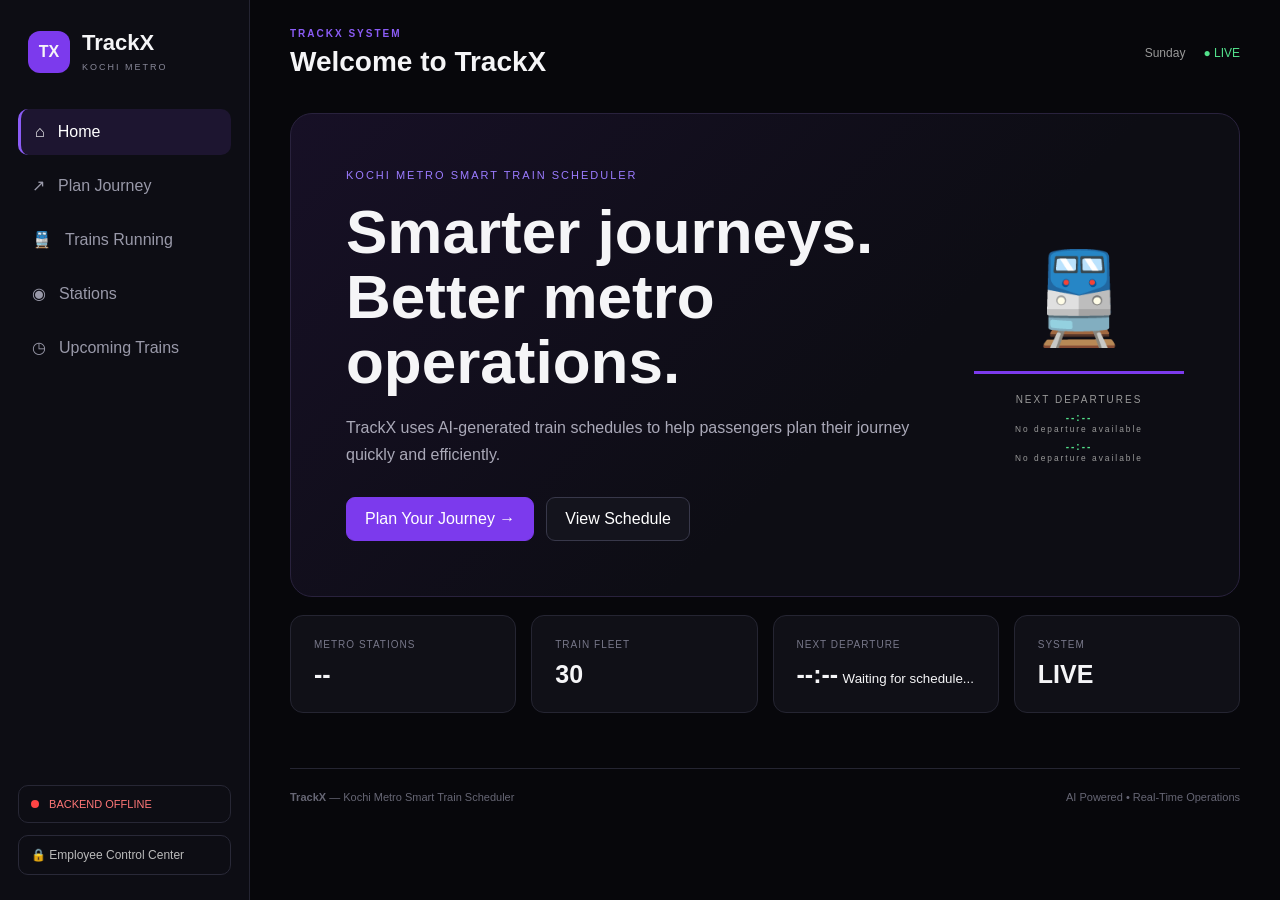
==== commit 06906dfc: "Fix user stations section" ====
--- a/docs/index.html
+++ b/docs/index.html
@@ -3,573 +3,838 @@
 <html lang="en">
 
 <head>
+
     <meta charset="UTF-8">
-    <meta name="viewport" content="width=device-width, initial-scale=1.0">
-
-```
-<title>TrackX — Kochi Metro Smart Scheduler</title>
-
-<link rel="stylesheet" href="style.css">
-```
+
+    <meta name="viewport"
+          content="width=device-width, initial-scale=1.0">
+
+    <title>TrackX — Kochi Metro Smart Scheduler</title>
+
+    <link rel="stylesheet" href="style.css">
 
 </head>
 
+
 <body>
 
+
 <div class="app">
 
-```
-<!-- SIDEBAR -->
-<aside class="sidebar">
-
-    <div class="logo">
-
-        <div class="logo-mark">
-            TX
+
+    <!-- =====================================================
+         SIDEBAR
+    ====================================================== -->
+
+    <aside class="sidebar">
+
+
+        <div class="logo">
+
+            <div class="logo-mark">
+                TX
+            </div>
+
+            <div>
+
+                <h2>
+                    TrackX
+                </h2>
+
+                <span>
+                    KOCHI METRO
+                </span>
+
+            </div>
+
         </div>
 
-        <div>
-            <h2>TrackX</h2>
-            <span>KOCHI METRO</span>
+
+        <nav>
+
+
+            <button class="nav-item active"
+                    onclick="showSection('home')">
+
+                <span>⌂</span>
+
+                Home
+
+            </button>
+
+
+            <button class="nav-item"
+                    onclick="showSection('journey')">
+
+                <span>↗</span>
+
+                Plan Journey
+
+            </button>
+
+
+            <button class="nav-item"
+                    onclick="showSection('running')">
+
+                <span>🚆</span>
+
+                Trains Running
+
+            </button>
+
+
+            <button class="nav-item"
+                    onclick="showSection('stations')">
+
+                <span>◉</span>
+
+                Stations
+
+            </button>
+
+
+            <button class="nav-item"
+                    onclick="showSection('upcoming')">
+
+                <span>◷</span>
+
+                Upcoming Trains
+
+            </button>
+
+
+        </nav>
+
+
+        <div class="sidebar-bottom">
+
+
+            <div id="backendStatus"
+                 class="backend-status checking">
+
+                <span class="status-dot"></span>
+
+                Checking backend...
+
+            </div>
+
+
+            <a href="employee/index.html"
+               class="employee-link">
+
+                🔒 Employee Control Center
+
+            </a>
+
+
         </div>
 
-    </div>
-
-
-    <nav>
-
-        <button class="nav-item active"
-                onclick="showSection('home')">
-            <span>⌂</span>
-            Home
-        </button>
-
-        <button class="nav-item"
-                onclick="showSection('journey')">
-            <span>↗</span>
-            Plan Journey
-        </button>
-
-        <button class="nav-item"
-                onclick="showSection('running')">
-            <span>🚆</span>
-            Trains Running
-        </button>
-
-        <button class="nav-item"
-                onclick="showSection('stations')">
-            <span>◉</span>
-            Stations
-        </button>
-
-        <button class="nav-item"
-                onclick="showSection('upcoming')">
-            <span>◷</span>
-            Upcoming Trains
-        </button>
-
-    </nav>
-
-
-    <div class="sidebar-bottom">
-
-        <div id="backendStatus"
-             class="backend-status checking">
-
-            <span class="status-dot"></span>
-
-            Checking backend...
-
-        </div>
-
-
-        <a href="employee/index.html"
-           class="employee-link">
-
-            🔒 Employee Control Center
-
-        </a>
-
-    </div>
-
-</aside>
-
-
-<!-- MAIN -->
-<main class="main">
-
-    <header class="topbar">
-
-        <div>
-
-            <div class="small-label">
-                TRACKX SYSTEM
-            </div>
-
-            <h1 id="pageTitle">
-                Welcome to TrackX
-            </h1>
-
-        </div>
-
-
-        <div class="top-info">
-
-            <span id="currentDay">
-                Loading...
-            </span>
-
-            <span>
-                ● LIVE
-            </span>
-
-        </div>
-
-    </header>
-
-
-    <!-- HOME -->
-    <section id="home"
-             class="page-section active-section">
-
-        <div class="hero">
-
-            <div class="hero-content">
-
-                <div class="eyebrow">
-                    KOCHI METRO SMART TRAIN SCHEDULER
-                </div>
-
-                <h2>
-                    Smarter journeys.
-                    <br>
-                    Better metro operations.
-                </h2>
-
-                <p>
-                    TrackX uses AI-generated train schedules
-                    to help passengers plan their journey
-                    quickly and efficiently.
-                </p>
-
-
-                <div class="hero-buttons">
-
-                    <button onclick="showSection('journey')"
+
+    </aside>
+
+
+
+    <!-- =====================================================
+         MAIN
+    ====================================================== -->
+
+    <main class="main">
+
+
+        <!-- TOP BAR -->
+
+        <header class="topbar">
+
+
+            <div>
+
+                <div class="small-label">
+                    TRACKX SYSTEM
+                </div>
+
+                <h1 id="pageTitle">
+                    Welcome to TrackX
+                </h1>
+
+            </div>
+
+
+            <div class="top-info">
+
+                <span id="currentDay">
+                    Loading...
+                </span>
+
+                <span>
+                    ● LIVE
+                </span>
+
+            </div>
+
+
+        </header>
+
+
+
+        <!-- =================================================
+             HOME
+        ================================================== -->
+
+        <section id="home"
+                 class="page-section active-section">
+
+
+            <div class="hero">
+
+
+                <div class="hero-content">
+
+
+                    <div class="eyebrow">
+                        KOCHI METRO SMART TRAIN SCHEDULER
+                    </div>
+
+
+                    <h2>
+
+                        Smarter journeys.
+                        <br>
+                        Better metro operations.
+
+                    </h2>
+
+
+                    <p>
+
+                        TrackX uses AI-generated train schedules
+                        to help passengers plan their journey
+                        quickly and efficiently.
+
+                    </p>
+
+
+                    <div class="hero-buttons">
+
+
+                        <button
+                            onclick="showSection('journey')"
                             class="primary-btn">
 
-                        Plan Your Journey →
-
-                    </button>
-
-
-                    <button onclick="showSection('upcoming')"
+                            Plan Your Journey →
+
+                        </button>
+
+
+                        <button
+                            onclick="showSection('upcoming')"
                             class="secondary-btn">
 
-                        View Schedule
-
-                    </button>
-
-                </div>
-
-            </div>
-
-
-            <div class="hero-train">
-
-                <div class="train-icon">
-                    🚆
-                </div>
-
-                <div class="train-line"></div>
-
-
-                <!-- NEXT TWO DEPARTURES -->
-
-                <div class="hero-live">
+                            View Schedule
+
+                        </button>
+
+
+                    </div>
+
+
+                </div>
+
+
+
+                <div class="hero-train">
+
+
+                    <div class="train-icon">
+                        🚆
+                    </div>
+
+
+                    <div class="train-line"></div>
+
+
+                    <!-- NEXT TWO DEPARTURES -->
+
+                    <div class="hero-live">
+
+
+                        <span>
+                            NEXT DEPARTURES
+                        </span>
+
+
+                        <div class="hero-departure">
+
+
+                            <strong id="heroDeparture1">
+                                --:--
+                            </strong>
+
+
+                            <small id="heroRoute1">
+                                Waiting for schedule...
+                            </small>
+
+
+                        </div>
+
+
+                        <div class="hero-departure">
+
+
+                            <strong id="heroDeparture2">
+                                --:--
+                            </strong>
+
+
+                            <small id="heroRoute2">
+                                Waiting for schedule...
+                            </small>
+
+
+                        </div>
+
+
+                    </div>
+
+
+                </div>
+
+
+            </div>
+
+
+
+            <!-- HOME STATS -->
+
+            <div class="stats-grid">
+
+
+                <div class="stat-card">
+
 
                     <span>
-                        NEXT DEPARTURES
+                        METRO STATIONS
                     </span>
 
-                    <div class="hero-departure">
-
-                        <strong id="heroDeparture1">
-                            --:--
-                        </strong>
-
-                        <small id="heroRoute1">
-                            Waiting for schedule...
-                        </small>
-
+
+                    <strong id="stationCount">
+                        --
+                    </strong>
+
+
+                </div>
+
+
+
+                <div class="stat-card">
+
+
+                    <span>
+                        TRAIN FLEET
+                    </span>
+
+
+                    <strong id="fleetCount">
+                        30
+                    </strong>
+
+
+                </div>
+
+
+
+                <div class="stat-card">
+
+
+                    <span>
+                        NEXT DEPARTURE
+                    </span>
+
+
+                    <strong id="nextDeparture">
+                        --:--
+                    </strong>
+
+
+                    <small id="nextDepartureRoute">
+                        Waiting for schedule...
+                    </small>
+
+
+                </div>
+
+
+
+                <div class="stat-card">
+
+
+                    <span>
+                        SYSTEM
+                    </span>
+
+
+                    <strong>
+                        LIVE
+                    </strong>
+
+
+                </div>
+
+
+            </div>
+
+
+        </section>
+
+
+
+        <!-- =================================================
+             PLAN JOURNEY
+        ================================================== -->
+
+        <section id="journey"
+                 class="page-section">
+
+
+            <div class="section-heading">
+
+
+                <div>
+
+
+                    <div class="small-label">
+                        PASSENGER SERVICE
                     </div>
 
 
-                    <div class="hero-departure">
-
-                        <strong id="heroDeparture2">
-                            --:--
-                        </strong>
-
-                        <small id="heroRoute2">
-                            Waiting for schedule...
-                        </small>
-
+                    <h2>
+                        Plan Your Journey
+                    </h2>
+
+
+                </div>
+
+
+            </div>
+
+
+
+            <div class="journey-card">
+
+
+                <!-- FROM -->
+
+                <div class="field">
+
+
+                    <label>
+                        FROM
+                    </label>
+
+
+                    <select id="fromStation">
+
+                        <option value="">
+                            Loading stations...
+                        </option>
+
+                    </select>
+
+
+                </div>
+
+
+
+                <!-- SWAP -->
+
+                <button class="swap-btn"
+                        onclick="swapStations()">
+
+                    ⇅
+
+                </button>
+
+
+
+                <!-- TO -->
+
+                <div class="field">
+
+
+                    <label>
+                        TO
+                    </label>
+
+
+                    <select id="toStation">
+
+                        <option value="">
+                            Loading stations...
+                        </option>
+
+                    </select>
+
+
+                </div>
+
+
+
+                <!-- DAY -->
+
+                <div class="field">
+
+
+                    <label>
+                        DAY
+                    </label>
+
+
+                    <select id="journeyDay">
+
+                        <option>Monday</option>
+                        <option>Tuesday</option>
+                        <option>Wednesday</option>
+                        <option>Thursday</option>
+                        <option>Friday</option>
+                        <option>Saturday</option>
+                        <option>Sunday</option>
+
+                    </select>
+
+
+                </div>
+
+
+
+                <!-- TIME -->
+
+                <div class="field">
+
+
+                    <label>
+                        TIME
+                    </label>
+
+
+                    <input
+                        type="time"
+                        id="journeyTime"
+                        value="06:00">
+
+
+                </div>
+
+
+
+                <!-- SEARCH -->
+
+                <button
+                    class="primary-btn search-btn"
+                    onclick="findTrains()">
+
+                    Find Trains →
+
+                </button>
+
+
+            </div>
+
+
+
+            <div id="journeyMessage"
+                 class="message">
+            </div>
+
+
+
+            <div id="trainResults"
+                 class="results">
+            </div>
+
+
+        </section>
+
+
+
+        <!-- =================================================
+             STATIONS
+        ================================================== -->
+
+        <section id="stations"
+                 class="page-section">
+
+
+            <div class="section-heading">
+
+
+                <div>
+
+
+                    <div class="small-label">
+                        KOCHI METRO NETWORK
                     </div>
 
-                </div>
-
-            </div>
-
-        </div>
-
-
-        <div class="stats-grid">
-
-            <div class="stat-card">
+
+                    <h2>
+                        Metro Stations
+                    </h2>
+
+
+                </div>
+
+
+                <button
+                    class="secondary-btn"
+                    onclick="loadStations()">
+
+                    ↻ Refresh
+
+                </button>
+
+
+            </div>
+
+
+
+            <!-- IMPORTANT:
+                 script.js expects stationGrid.
+            -->
+
+            <div id="stationGrid"
+                 class="station-grid">
+
+
+                <div class="loading">
+                    Loading stations...
+                </div>
+
+
+            </div>
+
+
+        </section>
+
+
+
+        <!-- =================================================
+             TRAINS RUNNING
+        ================================================== -->
+
+        <section id="running"
+                 class="page-section">
+
+
+            <div class="section-heading">
+
+
+                <div>
+
+
+                    <div class="small-label">
+                        LIVE OPERATIONS
+                    </div>
+
+
+                    <h2>
+                        Trains Running
+                    </h2>
+
+
+                </div>
+
+
+
+                <button
+                    class="secondary-btn"
+                    onclick="loadRunningTrains()">
+
+                    ↻ Refresh
+
+                </button>
+
+
+            </div>
+
+
+
+            <!-- DIRECTION SELECTOR -->
+
+            <div class="direction-selector">
+
+
+                <button
+                    id="outboundRunningBtn"
+                    class="direction-btn active"
+                    onclick="setRunningDirection(
+                        'ALUVA_TO_TRIPUNITHURA'
+                    )">
+
+                    Aluva → Tripunithura
+
+                </button>
+
+
+
+                <button
+                    id="returnRunningBtn"
+                    class="direction-btn"
+                    onclick="setRunningDirection(
+                        'TRIPUNITHURA_TO_ALUVA'
+                    )">
+
+                    Tripunithura → Aluva
+
+                </button>
+
+
+            </div>
+
+
+
+            <!-- RUNNING TRAIN COUNT -->
+
+            <div class="count-banner">
+
 
                 <span>
-                    METRO STATIONS
+                    Currently scheduled
                 </span>
 
-                <strong id="stationCount">
+
+                <strong id="runningCount">
                     --
                 </strong>
 
-            </div>
-
-
-            <div class="stat-card">
-
-                <span>
-                    TRAIN FLEET
-                </span>
-
-                <strong id="fleetCount">
-                    30
+
+            </div>
+
+
+
+            <!-- RUNNING TRAIN GRID -->
+
+            <div id="runningGrid"
+                 class="train-grid">
+
+
+                <div class="loading">
+                    Loading running trains...
+                </div>
+
+
+            </div>
+
+
+        </section>
+
+
+
+        <!-- =================================================
+             UPCOMING TRAINS
+        ================================================== -->
+
+        <section id="upcoming"
+                 class="page-section">
+
+
+            <div class="section-heading">
+
+
+                <div>
+
+
+                    <div class="small-label">
+                        AI GENERATED TIMETABLE
+                    </div>
+
+
+                    <h2>
+                        Upcoming Trains
+                    </h2>
+
+
+                </div>
+
+
+
+                <div class="day-selector">
+
+
+                    <select
+                        id="scheduleDay"
+                        onchange="loadUpcomingTrains()">
+
+                        <option>Monday</option>
+                        <option>Tuesday</option>
+                        <option>Wednesday</option>
+                        <option>Thursday</option>
+                        <option>Friday</option>
+                        <option>Saturday</option>
+                        <option>Sunday</option>
+
+                    </select>
+
+
+                </div>
+
+
+            </div>
+
+
+
+            <div id="upcomingList"
+                 class="schedule-list">
+
+
+                <div class="loading">
+                    Loading schedule...
+                </div>
+
+
+            </div>
+
+
+        </section>
+
+
+
+        <!-- =================================================
+             FOOTER
+        ================================================== -->
+
+        <footer>
+
+
+            <div>
+
+                <strong>
+                    TrackX
                 </strong>
 
-            </div>
-
-
-            <div class="stat-card">
-
-                <span>
-                    NEXT DEPARTURE
-                </span>
-
-                <strong id="nextDeparture">
-                    --:--
-                </strong>
-
-                <small id="nextDepartureRoute">
-                    Waiting for schedule...
-                </small>
-
-            </div>
-
-
-            <div class="stat-card">
-
-                <span>
-                    SYSTEM
-                </span>
-
-                <strong>
-                    LIVE
-                </strong>
-
-            </div>
-
-        </div>
-
-    </section>
-
-
-    <!-- JOURNEY -->
-    <section id="journey"
-             class="page-section">
-
-        <div class="section-heading">
+                — Kochi Metro Smart Train Scheduler
+
+            </div>
+
 
             <div>
-
-                <div class="small-label">
-                    PASSENGER SERVICE
-                </div>
-
-                <h2>
-                    Plan Your Journey
-                </h2>
-
-            </div>
-
-        </div>
-
-
-        <div class="journey-card">
-
-            <div class="field">
-
-                <label>
-                    FROM
-                </label>
-
-                <select id="fromStation">
-
-                    <option>
-                        Loading stations...
-                    </option>
-
-                </select>
-
-            </div>
-
-
-            <button class="swap-btn"
-                    onclick="swapStations()">
-
-                ⇅
-
-            </button>
-
-
-            <div class="field">
-
-                <label>
-                    TO
-                </label>
-
-                <select id="toStation">
-
-                    <option>
-                        Loading stations...
-                    </option>
-
-                </select>
-
-            </div>
-
-
-            <div class="field">
-
-                <label>
-                    DAY
-                </label>
-
-                <select id="journeyDay">
-
-                    <option>Monday</option>
-                    <option>Tuesday</option>
-                    <option>Wednesday</option>
-                    <option>Thursday</option>
-                    <option>Friday</option>
-                    <option>Saturday</option>
-                    <option>Sunday</option>
-
-                </select>
-
-            </div>
-
-
-            <div class="field">
-
-                <label>
-                    TIME
-                </label>
-
-                <input type="time"
-                       id="journeyTime"
-                       value="06:00">
-
-            </div>
-
-
-            <button class="primary-btn search-btn"
-                    onclick="findTrains()">
-
-                Find Trains →
-
-            </button>
-
-        </div>
-
-
-        <div id="journeyMessage"
-             class="message">
-        </div>
-
-
-        <div id="trainResults"
-             class="results">
-        </div>
-
-    </section>
-
-
-    <!-- =====================================================
-         RUNNING
-    ====================================================== -->
-
-    <section id="running"
-             class="page-section">
-
-        <div class="section-heading">
-
-            <div>
-
-                <div class="small-label">
-                    LIVE OPERATIONS
-                </div>
-
-                <h2>
-                    Trains Running
-                </h2>
-
-            </div>
-
-
-            <button class="secondary-btn"
-                    onclick="loadRunningTrains()">
-
-                ↻ Refresh
-
-            </button>
-
-        </div>
-
-
-        <!-- DIRECTION SELECTOR -->
-
-        <div class="direction-selector">
-
-            <button
-                id="outboundRunningBtn"
-                class="direction-btn active"
-                onclick="setRunningDirection('ALUVA_TO_TRIPUNITHURA')">
-
-                Aluva → Tripunithura
-
-            </button>
-
-
-            <button
-                id="returnRunningBtn"
-                class="direction-btn"
-                onclick="setRunningDirection('TRIPUNITHURA_TO_ALUVA')">
-
-                Tripunithura → Aluva
-
-            </button>
-
-        </div>
-
-
-        <!-- RUNNING TRAIN COUNT -->
-
-        <div class="count-banner">
-
-            <span>
-                Currently scheduled
-            </span>
-
-            <strong id="runningCount">
-                --
-            </strong>
-
-        </div>
-
-
-        <!-- RUNNING TRAIN GRID -->
-
-        <div id="runningGrid"
-             class="train-grid">
-
-            <div class="loading">
-                Loading running trains...
-            </div>
-
-        </div>
-
-    </section>
-
-
-    <!-- UPCOMING -->
-    <section id="upcoming"
-             class="page-section">
-
-        <div class="section-heading">
-
-            <div>
-
-                <div class="small-label">
-                    AI GENERATED TIMETABLE
-                </div>
-
-                <h2>
-                    Upcoming Trains
-                </h2>
-
-            </div>
-
-
-            <div class="day-selector">
-
-                <select id="scheduleDay"
-                        onchange="loadUpcomingTrains()">
-
-                    <option>Monday</option>
-                    <option>Tuesday</option>
-                    <option>Wednesday</option>
-                    <option>Thursday</option>
-                    <option>Friday</option>
-                    <option>Saturday</option>
-                    <option>Sunday</option>
-
-                </select>
-
-            </div>
-
-        </div>
-
-
-        <div id="upcomingList"
-             class="schedule-list">
-
-            <div class="loading">
-                Loading schedule...
-            </div>
-
-        </div>
-
-    </section>
-
-
-    <footer>
-
-        <div>
-
-            <strong>
-                TrackX
-            </strong>
-
-            — Kochi Metro Smart Train Scheduler
-
-        </div>
-
-
-        <div>
-            AI Powered • Real-Time Operations
-        </div>
-
-    </footer>
-
-</main>
-```
+                AI Powered • Real-Time Operations
+            </div>
+
+
+        </footer>
+
+
+    </main>
+
 
 </div>
 
+
+
+<!-- JAVASCRIPT -->
+
 <script src="script.js"></script>
 
+
 </body>
-</html>
+
+</html>
